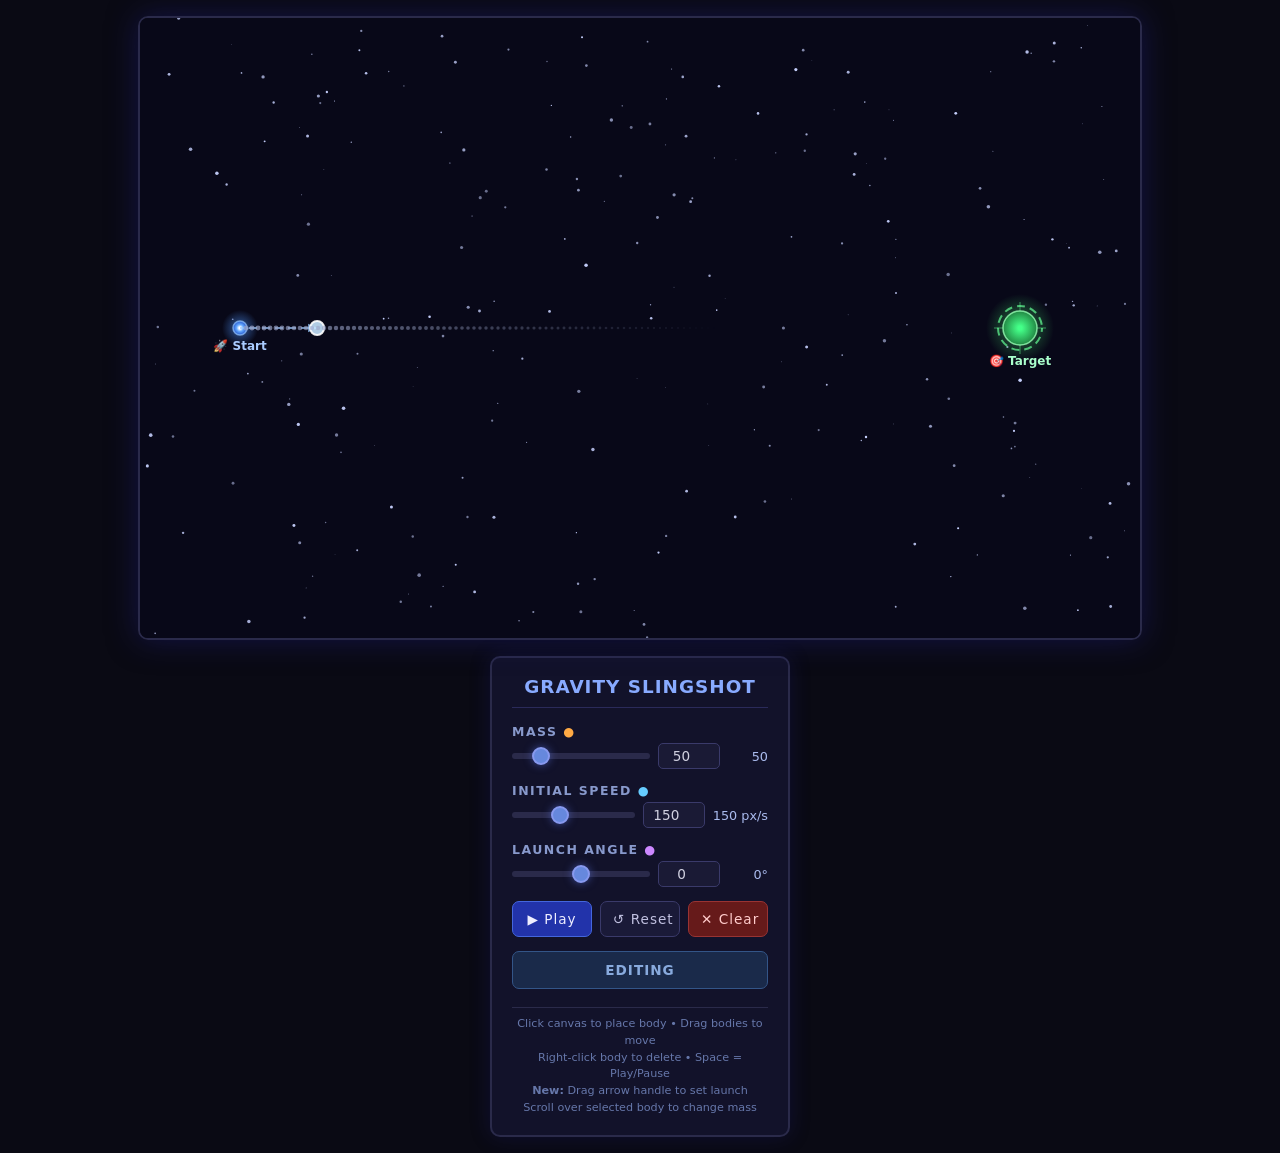
==== static/gravity-slingshot.html @ f2148676 "Added Something." ====
<!DOCTYPE html>
<html lang="en">
<head>
<meta charset="UTF-8">
<meta name="viewport" content="width=device-width, initial-scale=1.0">
<title>Gravity Slingshot – Celestial Mechanics Sandbox</title>
<style>
  *, *::before, *::after { box-sizing: border-box; margin: 0; padding: 0; }
  body {
    background: #0a0a14;
    color: #d0d0e0;
    font-family: 'Segoe UI', system-ui, sans-serif;
    display: flex; justify-content: center; align-items: center;
    min-height: 100vh; padding: 16px;
    user-select: none; -webkit-user-select: none;
  }
  .main-container {
    display: flex; flex-wrap: wrap; gap: 16px;
    max-width: 1360px; width: 100%;
    align-items: flex-start; justify-content: center;
  }
  .canvas-wrapper {
    position: relative; flex-shrink: 0;
    border: 2px solid #2a2a4a; border-radius: 10px;
    overflow: hidden; box-shadow: 0 0 30px rgba(30,30,120,0.5);
  }
  canvas { display: block; cursor: crosshair; }
  .panel {
    background: #12122a; border: 2px solid #2a2a4a; border-radius: 10px;
    padding: 18px 20px; min-width: 260px; max-width: 300px; flex: 1;
    display: flex; flex-direction: column; gap: 14px;
    box-shadow: 0 0 20px rgba(30,30,120,0.3);
  }
  .panel h2 {
    text-align: center; font-size: 1.15rem; letter-spacing: 1px;
    color: #88aaff; border-bottom: 1px solid #2a2a5a; padding-bottom: 10px;
    margin-bottom: 2px;
  }
  .control-group { display: flex; flex-direction: column; gap: 4px; }
  .control-group label {
    font-size: 0.78rem; text-transform: uppercase; letter-spacing: 1.5px;
    color: #8899cc; font-weight: 600;
  }
  .row { display: flex; gap: 8px; align-items: center; }
  .row input[type="range"] { flex: 1; min-width: 0; }
  .row input[type="number"] {
    width: 62px; background: #1a1a35; border: 1px solid #3a3a6a;
    color: #d0d0e0; border-radius: 5px; padding: 4px 6px;
    text-align: center; font-size: 0.85rem; font-family: inherit;
  }
  .row input[type="number"]:focus { outline: none; border-color: #6688dd; }
  input[type="range"] {
    -webkit-appearance: none; appearance: none; height: 6px;
    background: #2a2a4a; border-radius: 3px; outline: none; cursor: pointer;
  }
  input[type="range"]::-webkit-slider-thumb {
    -webkit-appearance: none; appearance: none; width: 18px; height: 18px;
    border-radius: 50%; background: #6688dd; border: 2px solid #8899ee;
    cursor: pointer; box-shadow: 0 0 8px rgba(100,130,255,0.5);
  }
  .value-display {
    font-size: 0.8rem; color: #aabbee; text-align: right; min-width: 40px;
  }
  .btn-row { display: flex; gap: 8px; flex-wrap: wrap; }
  .btn {
    flex: 1; min-width: 70px; padding: 9px 12px; border: 1px solid #3a3a6a;
    border-radius: 7px; background: #1a1a38; color: #c0c0e0;
    cursor: pointer; font-size: 0.85rem; font-family: inherit;
    letter-spacing: 1px; transition: all 0.15s;
    white-space: nowrap; text-align: center;
  }
  .btn:hover { background: #252550; border-color: #5566aa; }
  .btn:active { background: #303068; transform: scale(0.97); }
  .btn.primary { background: #2233aa; border-color: #4466dd; color: #eef; }
  .btn.primary:hover { background: #3344cc; }
  .btn.danger { background: #661a1a; border-color: #993333; color: #fcc; }
  .btn.danger:hover { background: #882222; }
  .status-badge {
    text-align: center; padding: 10px 14px; border-radius: 7px;
    font-weight: 600; letter-spacing: 1px; font-size: 0.85rem;
    transition: all 0.3s;
  }
  .status-editing { background: #1a2a4a; color: #88aadd; border: 1px solid #335588; }
  .status-playing { background: #1a3a1a; color: #66dd88; border: 1px solid #338844; }
  .status-paused  { background: #3a3a1a; color: #ddcc66; border: 1px solid #887733; }
  .status-success { background: #1a3a2a; color: #44ff88; border: 1px solid #33aa55; }
  .status-fail    { background: #3a1a1a; color: #ff6666; border: 1px solid #993333; }
  .instructions {
    font-size: 0.7rem; color: #6677aa; text-align: center; line-height: 1.5;
    border-top: 1px solid #2a2a4a; padding-top: 8px; margin-top: 4px;
  }
  @media (max-width: 1080px) {
    .main-container { flex-direction: column; align-items: center; }
    .panel { max-width: 100%; width: 100%; }
    canvas { width: 100% !important; height: auto !important; }
  }
</style>
</head>
<body>

<div class="main-container">
  <div class="canvas-wrapper">
    <canvas id="c" width="1000" height="620"></canvas>
  </div>

  <div class="panel" id="panel">
    <h2>GRAVITY SLINGSHOT</h2>

    <div class="control-group">
      <label>Mass <span style="color:#ffaa44;">&#9679;</span></label>
      <div class="row">
        <input type="range" id="massSlider" min="1" max="300" value="50" step="1">
        <input type="number" id="massInput" min="1" max="300" value="50">
        <span class="value-display" id="massDisplay">50</span>
      </div>
    </div>

    <div class="control-group">
      <label>Initial Speed <span style="color:#66ccff;">&#9679;</span></label>
      <div class="row">
        <input type="range" id="speedSlider" min="30" max="350" value="150" step="1">
        <input type="number" id="speedInput" min="30" max="350" value="150">
        <span class="value-display" id="speedDisplay">150 px/s</span>
      </div>
    </div>

    <div class="control-group">
      <label>Launch Angle <span style="color:#cc88ff;">&#9679;</span></label>
      <div class="row">
        <input type="range" id="angleSlider" min="-90" max="90" value="0" step="1">
        <input type="number" id="angleInput" min="-90" max="90" value="0">
        <span class="value-display" id="angleDisplay">0°</span>
      </div>
    </div>

    <div class="btn-row">
      <button class="btn primary" id="btnPlay">▶ Play</button>
      <button class="btn" id="btnReset">↺ Reset</button>
      <button class="btn danger" id="btnClear">✕ Clear</button>
    </div>

    <div class="status-badge status-editing" id="statusBadge">EDITING</div>
    <div class="instructions" id="instructions">
      Click canvas to place body &bull; Drag bodies to move<br>
      Right-click body to delete &bull; Space = Play/Pause<br>
      <strong>New:</strong> Drag arrow handle to set launch<br>
      Scroll over selected body to change mass
    </div>
  </div>
</div>

<script>
(function() {
  // ============ CONSTANTS ============
  const W = 1000, H = 620;
  const DPR = window.devicePixelRatio || 1;
  const START = { x: 100, y: 310 };
  const TARGET = { x: 880, y: 310 };
  const TARGET_RADIUS = 17;
  const G_CONST = 1800;
  const SOFTENING = 8;
  const SUBSTEPS = 8;
  const MAX_SIM_TIME = 35;
  const GRID_SPACE = 40;
  const MAX_FIELD_ARROW = 34;
  const MAX_VISUAL_ARROW = 180;
  const MIN_SPEED = 30, MAX_SPEED = 350;
  const MIN_MASS = 1, MAX_MASS = 300;
  const MIN_ANGLE = -90, MAX_ANGLE = 90;

  // ============ DOM REFS ============
  const canvas = document.getElementById('c');
  // HiDPI setup: actual canvas pixels = logical * DPR, CSS styled to logical size
  canvas.width = W * DPR;
  canvas.height = H * DPR;
  canvas.style.width = W + 'px';
  canvas.style.height = H + 'px';
  const ctx = canvas.getContext('2d');
  ctx.scale(DPR, DPR);
  const massSlider = document.getElementById('massSlider');
  const massInput = document.getElementById('massInput');
  const massDisplay = document.getElementById('massDisplay');
  const speedSlider = document.getElementById('speedSlider');
  const speedInput = document.getElementById('speedInput');
  const speedDisplay = document.getElementById('speedDisplay');
  const angleSlider = document.getElementById('angleSlider');
  const angleInput = document.getElementById('angleInput');
  const angleDisplay = document.getElementById('angleDisplay');
  const btnPlay = document.getElementById('btnPlay');
  const btnReset = document.getElementById('btnReset');
  const btnClear = document.getElementById('btnClear');
  const statusBadge = document.getElementById('statusBadge');

  // ============ STATE ============
  let mode = 'editing'; // editing | playing | paused | success | fail
  let bodies = [];
  let selectedIdx = -1;
  let mass = 50;
  let speed = 150;
  let angleDeg = 0; // degrees
  let asteroid = null; // {x, y, vx, vy, trail:[]}
  let simTime = 0;
  let fieldDirty = true;
  let simStartTime = 0;
  let predictionPath = [];
  let predictionDirty = true;

  // Drag state
  let drag = null;
  // { type: 'body'|'velocity', idx?: number,
  //   startX, startY, origBodyX, origBodyY, origSpeed, origAngle }

  // Offscreen canvas for gravitational field
  const fieldCanvas = document.createElement('canvas');
  fieldCanvas.width = W * DPR;
  fieldCanvas.height = H * DPR;
  const fieldCtx = fieldCanvas.getContext('2d');
  fieldCtx.scale(DPR, DPR);

  // Stars for background
  const stars = [];
  for (let i = 0; i < 250; i++) {
    stars.push({
      x: Math.random() * W, y: Math.random() * H,
      r: Math.random() * 1.5 + 0.3,
      b: Math.random() * 0.5 + 0.5
    });
  }

  // ============ UTILITY ============
  function dist2(a, b) { const dx = a.x - b.x, dy = a.y - b.y; return dx*dx + dy*dy; }
  function dist(a, b) { return Math.sqrt(dist2(a, b)); }
  function clamp(v, lo, hi) { return v < lo ? lo : v > hi ? hi : v; }
  function degToRad(d) { return d * Math.PI / 180; }
  function radToDeg(r) { return r * 180 / Math.PI; }

  function bodyRadius(m) { return 8 + Math.sqrt(m) * 2.2; }

  function getVelocityHandle() {
    const aRad = degToRad(angleDeg);
    const len = (speed / MAX_SPEED) * MAX_VISUAL_ARROW;
    return {
      x: START.x + Math.cos(aRad) * len,
      y: START.y - Math.sin(aRad) * len
    };
  }

  function canPlaceBody(x, y, m, excludeIdx) {
    const r = bodyRadius(m);
    // Check start proximity
    if (dist({x,y}, START) < r + 18) return false;
    // Check target proximity
    if (dist({x,y}, TARGET) < r + TARGET_RADIUS + 12) return false;
    // Check other bodies
    for (let i = 0; i < bodies.length; i++) {
      if (i === excludeIdx) continue;
      const b = bodies[i];
      if (dist({x,y}, b) < r + b.radius + 10) return false;
    }
    // Check canvas bounds
    if (x - r < 0 || x + r > W || y - r < 0 || y + r > H) return false;
    return true;
  }

  // ============ GRAVITATIONAL FIELD ============
  function computeFieldAt(px, py) {
    let ax = 0, ay = 0;
    for (const b of bodies) {
      const dx = b.x - px, dy = b.y - py;
      const d2 = dx*dx + dy*dy;
      const mag = G_CONST * b.mass / (d2 + SOFTENING*SOFTENING);
      const d = Math.sqrt(d2);
      if (d < 0.001) continue;
      ax += mag * dx / d;
      ay += mag * dy / d;
    }
    return { ax, ay, mag: Math.sqrt(ax*ax + ay*ay) };
  }

  function renderFieldCache() {
    fieldCtx.clearRect(0, 0, W, H);
    if (bodies.length === 0) { fieldDirty = false; return; }

    // Compute all grid accelerations
    const grid = [];
    let maxMag = 0;
    for (let x = GRID_SPACE / 2; x < W; x += GRID_SPACE) {
      for (let y = GRID_SPACE / 2; y < H; y += GRID_SPACE) {
        const f = computeFieldAt(x, y);
        grid.push({x, y, ...f});
        if (f.mag > maxMag) maxMag = f.mag;
      }
    }
    if (maxMag < 0.01) { fieldDirty = false; return; }

    // Absolute sqrt scaling: arrow length grows with mass without saturating.
    // len = min(sqrt(mag) * scale, cap). Larger masses → wider visible field.
    const ABS_SCALE = 3.5;
    const LEN_CAP = 38;
    for (const g of grid) {
      const absLen = Math.sqrt(g.mag) * ABS_SCALE;
      const len = Math.min(absLen, LEN_CAP);
      const alpha = clamp(Math.sqrt(g.mag) / 14, 0.08, 0.7);
      if (len < 1.0) continue;
      const nx = g.ax / g.mag, ny = g.ay / g.mag;
      const endX = g.x + nx * len, endY = g.y + ny * len;

      // Subtle grid dot at sample point
      fieldCtx.fillStyle = `rgba(150,160,190,${alpha * 0.55})`;
      fieldCtx.beginPath();
      fieldCtx.arc(g.x, g.y, 1.2, 0, Math.PI * 2);
      fieldCtx.fill();

      // Arrow shaft
      fieldCtx.strokeStyle = `rgba(170,185,215,${alpha})`;
      fieldCtx.lineWidth = Math.min(len / 7, 2.6);
      fieldCtx.beginPath();
      fieldCtx.moveTo(g.x, g.y);
      fieldCtx.lineTo(endX, endY);
      fieldCtx.stroke();

      // Arrowhead
      const headLen = clamp(len * 0.4, 3.5, 9);
      const ang = Math.atan2(ny, nx);
      fieldCtx.fillStyle = `rgba(170,185,215,${Math.min(alpha + 0.08, 0.75)})`;
      fieldCtx.beginPath();
      fieldCtx.moveTo(endX, endY);
      fieldCtx.lineTo(
        endX - headLen * Math.cos(ang - 0.55),
        endY - headLen * Math.sin(ang - 0.55)
      );
      fieldCtx.lineTo(
        endX - headLen * Math.cos(ang + 0.55),
        endY - headLen * Math.sin(ang + 0.55)
      );
      fieldCtx.closePath();
      fieldCtx.fill();
    }
    fieldDirty = false;
  }

  // ============ RENDER ============
  function drawStars() {
    for (const s of stars) {
      ctx.fillStyle = `rgba(200,210,255,${s.b})`;
      ctx.beginPath();
      ctx.arc(s.x, s.y, s.r, 0, Math.PI*2);
      ctx.fill();
    }
  }

  function drawBody(b, isSelected) {
    const { x, y, radius: r } = b;
    // Glow
    const glowGrad = ctx.createRadialGradient(x, y, r*0.5, x, y, r*1.7);
    glowGrad.addColorStop(0, 'rgba(255,180,60,0.35)');
    glowGrad.addColorStop(0.5, 'rgba(255,140,30,0.12)');
    glowGrad.addColorStop(1, 'rgba(255,100,20,0)');
    ctx.fillStyle = glowGrad;
    ctx.beginPath(); ctx.arc(x, y, r*1.7, 0, Math.PI*2); ctx.fill();

    // Body gradient
    const grad = ctx.createRadialGradient(x - r*0.25, y - r*0.3, r*0.1, x, y, r);
    grad.addColorStop(0, '#ffcc66');
    grad.addColorStop(0.45, '#ff9930');
    grad.addColorStop(0.8, '#cc5500');
    grad.addColorStop(1, '#883300');
    ctx.fillStyle = grad;
    ctx.beginPath(); ctx.arc(x, y, r, 0, Math.PI*2); ctx.fill();

    // Rim light
    ctx.strokeStyle = 'rgba(255,220,150,0.4)';
    ctx.lineWidth = 1.2;
    ctx.beginPath(); ctx.arc(x, y, r, 0, Math.PI*2); ctx.stroke();

    // Selection ring
    if (isSelected) {
      const t = Date.now() / 1000;
      const pulseAlpha = 0.55 + Math.sin(t * 3) * 0.3;
      ctx.strokeStyle = `rgba(255,255,200,${pulseAlpha})`;
      ctx.lineWidth = 2.8;
      ctx.setLineDash([6, 3]);
      ctx.lineDashOffset = t * 40;
      ctx.beginPath(); ctx.arc(x, y, r + 6, 0, Math.PI*2); ctx.stroke();
      ctx.setLineDash([]);
      ctx.lineWidth = 1;
    }
  }

  function drawTarget() {
    const { x, y } = TARGET;
    const t = Date.now() / 1000;

    // Outer glow
    const glowGrad = ctx.createRadialGradient(x, y, TARGET_RADIUS*0.6, x, y, TARGET_RADIUS*2);
    glowGrad.addColorStop(0, 'rgba(80,255,120,0.3)');
    glowGrad.addColorStop(1, 'rgba(80,255,120,0)');
    ctx.fillStyle = glowGrad;
    ctx.beginPath(); ctx.arc(x, y, TARGET_RADIUS*2, 0, Math.PI*2); ctx.fill();

    // Rotating dashed ring
    ctx.strokeStyle = 'rgba(100,255,150,0.7)';
    ctx.lineWidth = 2;
    ctx.setLineDash([8, 5]);
    ctx.lineDashOffset = t * 60;
    ctx.beginPath(); ctx.arc(x, y, TARGET_RADIUS + 5, 0, Math.PI*2); ctx.stroke();
    ctx.setLineDash([]);
    ctx.lineWidth = 1;

    // Crosshair
    const cl = TARGET_RADIUS + 9;
    ctx.strokeStyle = 'rgba(100,255,150,0.5)';
    ctx.lineWidth = 1;
    ctx.beginPath();
    ctx.moveTo(x - cl, y); ctx.lineTo(x + cl, y);
    ctx.moveTo(x, y - cl); ctx.lineTo(x, y + cl);
    ctx.stroke();

    // Inner circle
    const innerGrad = ctx.createRadialGradient(x, y, 2, x, y, TARGET_RADIUS);
    innerGrad.addColorStop(0, '#44ff88');
    innerGrad.addColorStop(1, '#228844');
    ctx.fillStyle = innerGrad;
    ctx.beginPath(); ctx.arc(x, y, TARGET_RADIUS, 0, Math.PI*2); ctx.fill();
    ctx.strokeStyle = 'rgba(150,255,180,0.8)';
    ctx.lineWidth = 1.5;
    ctx.beginPath(); ctx.arc(x, y, TARGET_RADIUS, 0, Math.PI*2); ctx.stroke();

    // Label
    ctx.fillStyle = '#aaffcc';
    ctx.font = 'bold 12px "Segoe UI", system-ui, sans-serif';
    ctx.textAlign = 'center';
    ctx.fillText('\u{1F3AF} Target', x, y + TARGET_RADIUS + 20);
  }

  function drawStart() {
    const { x, y } = START;

    // Blue glow
    const glowGrad = ctx.createRadialGradient(x, y, 3, x, y, 18);
    glowGrad.addColorStop(0, 'rgba(80,150,255,0.5)');
    glowGrad.addColorStop(1, 'rgba(80,150,255,0)');
    ctx.fillStyle = glowGrad;
    ctx.beginPath(); ctx.arc(x, y, 18, 0, Math.PI*2); ctx.fill();

    // Blue dot
    const dotGrad = ctx.createRadialGradient(x, y, 1, x, y, 7);
    dotGrad.addColorStop(0, '#ffffff');
    dotGrad.addColorStop(0.4, '#66aaff');
    dotGrad.addColorStop(1, '#2255cc');
    ctx.fillStyle = dotGrad;
    ctx.beginPath(); ctx.arc(x, y, 7, 0, Math.PI*2); ctx.fill();
    ctx.strokeStyle = 'rgba(150,200,255,0.7)';
    ctx.lineWidth = 1.5;
    ctx.beginPath(); ctx.arc(x, y, 7, 0, Math.PI*2); ctx.stroke();

    // Label
    ctx.fillStyle = '#aaccff';
    ctx.font = 'bold 12px "Segoe UI", system-ui, sans-serif';
    ctx.textAlign = 'center';
    ctx.fillText('\u{1F680} Start', x, y + 22);
  }

  function drawVelocityPreview() {
    if (mode !== 'editing') return;
    const { x: sx, y: sy } = START;
    const h = getVelocityHandle();

    // Dashed arrow line
    ctx.strokeStyle = 'rgba(150,200,255,0.7)';
    ctx.lineWidth = 2;
    ctx.setLineDash([8, 5]);
    ctx.beginPath();
    ctx.moveTo(sx, sy);
    ctx.lineTo(h.x, h.y);
    ctx.stroke();
    ctx.setLineDash([]);
    ctx.lineWidth = 1;

    // Arrowhead at handle
    const aRad = degToRad(angleDeg);
    const headLen = 10;
    ctx.fillStyle = 'rgba(150,200,255,0.8)';
    ctx.beginPath();
    ctx.moveTo(h.x, h.y);
    ctx.lineTo(
      h.x - headLen * Math.cos(aRad - 0.45),
      h.y + headLen * Math.sin(aRad - 0.45)
    );
    ctx.lineTo(
      h.x - headLen * Math.cos(aRad + 0.45),
      h.y + headLen * Math.sin(aRad + 0.45)
    );
    ctx.closePath();
    ctx.fill();

    // Handle circle
    const pulse = Math.sin(Date.now() / 1000 * 2) * 0.15 + 0.75;
    ctx.fillStyle = `rgba(200,230,255,${pulse})`;
    ctx.beginPath(); ctx.arc(h.x, h.y, 7, 0, Math.PI*2); ctx.fill();
    ctx.strokeStyle = 'rgba(255,255,255,0.9)';
    ctx.lineWidth = 2;
    ctx.beginPath(); ctx.arc(h.x, h.y, 7, 0, Math.PI*2); ctx.stroke();
    ctx.lineWidth = 1;
  }

  function drawAsteroid() {
    if (!asteroid) return;

    // Trail as grey gradient dots — only the most recent portion
    const trail = asteroid.trail;
    const maxDots = 180;
    const startIdx = Math.max(0, trail.length - maxDots);
    const stride = Math.max(1, Math.floor((trail.length - startIdx) / 120));

    for (let i = startIdx; i < trail.length; i += stride) {
      const t = (i - startIdx) / (trail.length - startIdx); // 0=tail, 1=head
      const alpha = Math.pow(t, 1.5) * 0.85;
      const r = 1.0 + t * 1.4;
      ctx.fillStyle = `rgba(185,190,210,${alpha})`;
      ctx.beginPath();
      ctx.arc(trail[i].x, trail[i].y, r, 0, Math.PI * 2);
      ctx.fill();
    }

    // Asteroid dot
    const agrad = ctx.createRadialGradient(asteroid.x, asteroid.y, 0, asteroid.x, asteroid.y, 4);
    agrad.addColorStop(0, '#ffffff');
    agrad.addColorStop(0.5, '#ddddee');
    agrad.addColorStop(1, 'rgba(180,180,200,0)');
    ctx.fillStyle = agrad;
    ctx.beginPath(); ctx.arc(asteroid.x, asteroid.y, 4, 0, Math.PI*2); ctx.fill();

    // Small bright core
    ctx.fillStyle = '#ffffff';
    ctx.beginPath(); ctx.arc(asteroid.x, asteroid.y, 1.5, 0, Math.PI*2); ctx.fill();
  }

  function drawPrediction() {
    if (predictionPath.length === 0) return;
    // Only show the first portion so the player can't see the destination.
    // Fades from clear (near spaceship) to invisible (well before the end).
    const visibleRatio = 0.62;
    const endIdx = Math.max(2, Math.floor(predictionPath.length * visibleRatio));
    const stride = Math.max(1, Math.floor(endIdx / 80));

    for (let i = 0; i < endIdx; i += stride) {
      const t = 1 - (i / endIdx); // 1=near ship, 0=cutoff point
      const alpha = t * 0.72;
      const r = 1.0 + t * 1.5;
      ctx.fillStyle = `rgba(155,165,200,${alpha})`;
      ctx.beginPath();
      ctx.arc(predictionPath[i].x, predictionPath[i].y, r, 0, Math.PI * 2);
      ctx.fill();
    }
  }

  function render() {
    ctx.clearRect(0, 0, W, H);

    // Space background
    ctx.fillStyle = '#080818';
    ctx.fillRect(0, 0, W, H);
    drawStars();

    // Gravitational field (cached)
    if (fieldDirty) renderFieldCache();
    // Explicit dest size needed: fieldCanvas has W*DPR physical pixels,
    // but main ctx is scaled by DPR, so image natural size would overflow.
    ctx.drawImage(fieldCanvas, 0, 0, W, H);

    // Target
    drawTarget();

    // Start point
    drawStart();

    // Celestial bodies
    for (let i = 0; i < bodies.length; i++) {
      drawBody(bodies[i], i === selectedIdx);
    }

    // Velocity preview arrow
    drawVelocityPreview();

    // Trajectory prediction (computed in editing, frozen during play)
    if (predictionDirty && mode === 'editing') computePrediction();
    drawPrediction();

    // Asteroid and trail
    drawAsteroid();
  }

  // ============ PHYSICS ============
  function computeAccel(px, py) {
    let ax = 0, ay = 0;
    for (const b of bodies) {
      const dx = b.x - px, dy = b.y - py;
      const d2 = dx*dx + dy*dy;
      const mag = G_CONST * b.mass / (d2 + SOFTENING*SOFTENING);
      const d = Math.sqrt(d2);
      if (d < 0.001) continue;
      ax += mag * dx / d;
      ay += mag * dy / d;
    }
    return { ax, ay };
  }

  function checkCollision(px, py) {
    // Target?
    if (dist({x:px,y:py}, TARGET) < TARGET_RADIUS) return 'success';
    // Bodies?
    for (const b of bodies) {
      if (dist({x:px,y:py}, b) < b.radius) return 'fail_body';
    }
    // Off screen?
    if (px < -20 || px > W + 20 || py < -20 || py > H + 20) return 'fail_bounds';
    return null;
  }

  function stepPhysics(dt) {
    if (!asteroid || mode !== 'playing') return null;
    const subDt = dt / SUBSTEPS;
    for (let s = 0; s < SUBSTEPS; s++) {
      const { ax, ay } = computeAccel(asteroid.x, asteroid.y);
      asteroid.vx += ax * subDt;
      asteroid.vy += ay * subDt;
      asteroid.x += asteroid.vx * subDt;
      asteroid.y += asteroid.vy * subDt;
    }
    asteroid.trail.push({ x: asteroid.x, y: asteroid.y });
    if (asteroid.trail.length > 300) asteroid.trail.shift();

    simTime += dt;
    if (simTime > MAX_SIM_TIME) return 'fail_timeout';
    return checkCollision(asteroid.x, asteroid.y);
  }

  function computePrediction() {
    predictionPath = [];
    if (bodies.length === 0) {
      // Straight-line prediction when no bodies
      const aRad = degToRad(angleDeg);
      const vx = Math.cos(aRad) * speed;
      const vy = -Math.sin(aRad) * speed;
      let px = START.x, py = START.y;
      const steps = 150;
      const dt = 0.04;
      for (let i = 0; i < steps; i++) {
        px += vx * dt;
        py += vy * dt;
        if (px < -20 || px > W + 20 || py < -20 || py > H + 20) break;
        if (dist({x:px, y:py}, TARGET) < TARGET_RADIUS) { predictionPath.push({x:px, y:py}); break; }
        predictionPath.push({x: px, y: py});
      }
    } else {
      const aRad = degToRad(angleDeg);
      let vx = Math.cos(aRad) * speed;
      let vy = -Math.sin(aRad) * speed;
      let px = START.x, py = START.y;
      const maxSteps = 240;
      const dt = 1 / 25;
      const subSteps = 4;
      const subDt = dt / subSteps;
      for (let i = 0; i < maxSteps; i++) {
        for (let s = 0; s < subSteps; s++) {
          const { ax, ay } = computeAccel(px, py);
          vx += ax * subDt;
          vy += ay * subDt;
          px += vx * subDt;
          py += vy * subDt;
        }
        if (px < -20 || px > W + 20 || py < -20 || py > H + 20) break;
        let hitBody = false;
        for (const b of bodies) {
          if (dist({x:px, y:py}, b) < b.radius) { hitBody = true; break; }
        }
        if (hitBody) break;
        predictionPath.push({x: px, y: py});
        if (dist({x:px, y:py}, TARGET) < TARGET_RADIUS) break;
      }
    }
    predictionDirty = false;
  }

  // ============ PANEL SYNC ============
  function syncMassToPanel() {
    massSlider.value = mass;
    massInput.value = mass;
    massDisplay.textContent = mass;
  }

  function syncSpeedToPanel() {
    speedSlider.value = speed;
    speedInput.value = speed;
    speedDisplay.textContent = speed + ' px/s';
  }

  function syncAngleToPanel() {
    angleSlider.value = angleDeg;
    angleInput.value = angleDeg;
    angleDisplay.textContent = angleDeg + '°';
  }

  function syncAllToPanel() {
    syncMassToPanel();
    syncSpeedToPanel();
    syncAngleToPanel();
  }

  function setMode(newMode) {
    mode = newMode;
    statusBadge.className = 'status-badge';
    switch (mode) {
      case 'editing': statusBadge.classList.add('status-editing'); statusBadge.textContent = 'EDITING'; break;
      case 'playing': statusBadge.classList.add('status-playing'); statusBadge.textContent = 'PLAYING'; break;
      case 'paused':  statusBadge.classList.add('status-paused');  statusBadge.textContent = 'PAUSED';  break;
      case 'success': statusBadge.classList.add('status-success'); statusBadge.textContent = 'SUCCESS \u{1F3AF}'; break;
      case 'fail':    statusBadge.classList.add('status-fail');    statusBadge.textContent = 'FAIL';     break;
    }
    btnPlay.textContent = (mode === 'playing') ? '⏸ Pause' : '▶ Play';
  }

  // ============ ACTIONS ============
  function launchAsteroid() {
    const aRad = degToRad(angleDeg);
    const vx = Math.cos(aRad) * speed;
    const vy = -Math.sin(aRad) * speed;
    asteroid = {
      x: START.x, y: START.y,
      vx: vx, vy: vy,
      trail: [{ x: START.x, y: START.y }]
    };
    simTime = 0;
    simStartTime = performance.now();
  }

  function doPlay() {
    if (mode === 'editing' || mode === 'success' || mode === 'fail') {
      computePrediction(); // freeze latest prediction at launch moment
      if (!asteroid || mode === 'success' || mode === 'fail') launchAsteroid();
      setMode('playing');
    } else if (mode === 'playing') {
      setMode('paused');
    } else if (mode === 'paused') {
      setMode('playing');
    }
  }

  function doReset() {
    asteroid = null;
    simTime = 0;
    setMode('editing');
  }

  function doClear() {
    bodies = [];
    selectedIdx = -1;
    asteroid = null;
    simTime = 0;
    fieldDirty = true; predictionDirty = true;
    setMode('editing');
    syncMassToPanel();
  }

  function deleteSelectedBody() {
    if (selectedIdx < 0 || selectedIdx >= bodies.length) return;
    bodies.splice(selectedIdx, 1);
    selectedIdx = -1;
    fieldDirty = true; predictionDirty = true;
    syncMassToPanel();
  }

  function updateSelectedMass(newMass) {
    if (selectedIdx < 0 || selectedIdx >= bodies.length) return;
    newMass = clamp(Math.round(newMass), MIN_MASS, MAX_MASS);
    bodies[selectedIdx].mass = newMass;
    bodies[selectedIdx].radius = bodyRadius(newMass);
    mass = newMass;
    fieldDirty = true; predictionDirty = true;
    syncMassToPanel();
  }

  // ============ EVENT HANDLERS ============
  function getCanvasPos(e) {
    const rect = canvas.getBoundingClientRect();
    const scaleX = W / rect.width;
    const scaleY = H / rect.height;
    return {
      x: (e.clientX - rect.left) * scaleX,
      y: (e.clientY - rect.top) * scaleY
    };
  }

  function findBodyAt(px, py) {
    for (let i = bodies.length - 1; i >= 0; i--) {
      if (dist({x:px,y:py}, bodies[i]) < bodies[i].radius + 4) return i;
    }
    return -1;
  }

  function isNearHandle(px, py) {
    const h = getVelocityHandle();
    return dist({x:px, y:py}, h) < 12;
  }

  function isNearStart(px, py) {
    return dist({x:px, y:py}, START) < 22;
  }

  function updateVelocityFromHandle(px, py) {
    let dx = px - START.x;
    let dy = py - START.y;
    // Clamp to right half-plane
    if (dx < 0) dx = 0;
    const d = Math.sqrt(dx*dx + dy*dy);
    const newSpeed = clamp((d / MAX_VISUAL_ARROW) * MAX_SPEED, MIN_SPEED, MAX_SPEED);
    let newAngle = radToDeg(Math.atan2(-dy, Math.max(dx, 0.001)));
    newAngle = clamp(newAngle, MIN_ANGLE, MAX_ANGLE);
    speed = Math.round(newSpeed);
    angleDeg = Math.round(newAngle);
    syncSpeedToPanel();
    syncAngleToPanel();
    predictionDirty = true;
  }

  // Mouse events
  canvas.addEventListener('mousedown', function(e) {
    if (e.button !== 0) return; // only left click
    const pos = getCanvasPos(e);

    // Check if clicking on velocity handle (editing mode)
    if (mode === 'editing' && isNearHandle(pos.x, pos.y)) {
      drag = { type: 'velocity', origSpeed: speed, origAngle: angleDeg };
      updateVelocityFromHandle(pos.x, pos.y);
      e.preventDefault();
      return;
    }

    // Check if clicking near start to initiate velocity drag (nice-to-have)
    if (mode === 'editing' && isNearStart(pos.x, pos.y)) {
      drag = { type: 'velocity', origSpeed: speed, origAngle: angleDeg };
      updateVelocityFromHandle(pos.x, pos.y);
      e.preventDefault();
      return;
    }

    // Check if clicking on a body
    const idx = findBodyAt(pos.x, pos.y);
    if (idx >= 0) {
      if (mode === 'editing') {
        selectedIdx = idx;
        mass = bodies[idx].mass;
        syncMassToPanel();
        drag = { type: 'body', idx: idx, origX: pos.x, origY: pos.y,
                 origBodyX: bodies[idx].x, origBodyY: bodies[idx].y };
      }
      e.preventDefault();
      return;
    }

    // Prepare to place a new body (editing mode, on empty space)
    if (mode === 'editing') {
      drag = { type: 'place', startX: pos.x, startY: pos.y };
      e.preventDefault();
    }
  });

  canvas.addEventListener('mousemove', function(e) {
    const pos = getCanvasPos(e);

    if (drag && drag.type === 'velocity') {
      updateVelocityFromHandle(pos.x, pos.y);
      return;
    }

    if (drag && drag.type === 'body') {
      const idx = drag.idx;
      const dx = pos.x - drag.origX;
      const dy = pos.y - drag.origY;
      let nx = drag.origBodyX + dx;
      let ny = drag.origBodyY + dy;
      // Clamp to canvas
      const r = bodies[idx].radius;
      nx = clamp(nx, r, W - r);
      ny = clamp(ny, r, H - r);
      // Check collisions with start/target/other bodies
      const m = bodies[idx].mass;
      let ok = true;
      if (dist({x:nx,y:ny}, START) < r + 18) ok = false;
      if (dist({x:nx,y:ny}, TARGET) < r + TARGET_RADIUS + 12) ok = false;
      for (let i = 0; i < bodies.length; i++) {
        if (i === idx) continue;
        if (dist({x:nx,y:ny}, bodies[i]) < r + bodies[i].radius + 10) { ok = false; break; }
      }
      if (ok) {
        bodies[idx].x = nx;
        bodies[idx].y = ny;
        fieldDirty = true; predictionDirty = true;
      }
      return;
    }

    // Cursor updates
    if (mode === 'editing') {
      if (isNearHandle(pos.x, pos.y) || (drag && drag.type === 'velocity')) {
        canvas.style.cursor = 'grab';
      } else if (findBodyAt(pos.x, pos.y) >= 0) {
        canvas.style.cursor = 'pointer';
      } else {
        canvas.style.cursor = 'crosshair';
      }
    } else {
      canvas.style.cursor = 'default';
    }
  });

  canvas.addEventListener('mouseup', function(e) {
    if (!drag) return;

    if (drag.type === 'place') {
      const pos = getCanvasPos(e);
      const dx = pos.x - drag.startX;
      const dy = pos.y - drag.startY;
      // Only place if mouse didn't move much (click, not drag)
      if (Math.abs(dx) < 5 && Math.abs(dy) < 5) {
        if (canPlaceBody(pos.x, pos.y, mass, -1)) {
          const newBody = {
            x: pos.x, y: pos.y,
            mass: mass,
            radius: bodyRadius(mass)
          };
          bodies.push(newBody);
          selectedIdx = bodies.length - 1;
          fieldDirty = true; predictionDirty = true;
          syncMassToPanel();
        } else {
          // Deselect if clicking empty but unplaceable space
          selectedIdx = -1;
          syncMassToPanel();
        }
      }
    }

    drag = null;
    canvas.style.cursor = 'crosshair';
  });

  canvas.addEventListener('mouseleave', function() {
    drag = null;
    canvas.style.cursor = 'crosshair';
  });

  // Right click to delete body
  canvas.addEventListener('contextmenu', function(e) {
    e.preventDefault();
    if (mode !== 'editing') return;
    const pos = getCanvasPos(e);
    const idx = findBodyAt(pos.x, pos.y);
    if (idx >= 0) {
      bodies.splice(idx, 1);
      if (selectedIdx === idx) {
        selectedIdx = -1;
        syncMassToPanel();
      } else if (selectedIdx > idx) {
        selectedIdx--;
      }
      fieldDirty = true; predictionDirty = true;
    }
  });

  // Scroll to adjust selected body mass
  canvas.addEventListener('wheel', function(e) {
    if (mode !== 'editing') return;
    if (selectedIdx < 0 || selectedIdx >= bodies.length) return;
    e.preventDefault();
    const delta = e.deltaY < 0 ? 5 : -5;
    updateSelectedMass(bodies[selectedIdx].mass + delta);
  }, { passive: false });

  // Touch events
  canvas.addEventListener('touchstart', function(e) {
    if (e.touches.length !== 1) return;
    const touch = e.touches[0];
    const pos = getCanvasPos(touch);

    if (mode !== 'editing') return;

    const idx = findBodyAt(pos.x, pos.y);
    if (idx >= 0) {
      selectedIdx = idx;
      mass = bodies[idx].mass;
      syncMassToPanel();
      drag = { type: 'body', idx: idx, origX: pos.x, origY: pos.y,
               origBodyX: bodies[idx].x, origBodyY: bodies[idx].y };
      e.preventDefault();
      return;
    }

    drag = { type: 'place', startX: pos.x, startY: pos.y };
    e.preventDefault();
  }, { passive: false });

  canvas.addEventListener('touchmove', function(e) {
    if (!drag || drag.type !== 'body') return;
    e.preventDefault();
    const pos = getCanvasPos(e.touches[0]);
    const idx = drag.idx;
    const dx = pos.x - drag.origX;
    const dy = pos.y - drag.origY;
    let nx = drag.origBodyX + dx;
    let ny = drag.origBodyY + dy;
    const r = bodies[idx].radius;
    nx = clamp(nx, r, W - r);
    ny = clamp(ny, r, H - r);
    let ok = true;
    if (dist({x:nx,y:ny}, START) < r + 18) ok = false;
    if (dist({x:nx,y:ny}, TARGET) < r + TARGET_RADIUS + 12) ok = false;
    for (let i = 0; i < bodies.length; i++) {
      if (i === idx) continue;
      if (dist({x:nx,y:ny}, bodies[i]) < r + bodies[i].radius + 10) { ok = false; break; }
    }
    if (ok) {
      bodies[idx].x = nx;
      bodies[idx].y = ny;
      fieldDirty = true; predictionDirty = true;
    }
  }, { passive: false });

  canvas.addEventListener('touchend', function(e) {
    if (!drag) return;
    if (drag.type === 'place') {
      const pos = getCanvasPos(e.changedTouches[0]);
      const dx = pos.x - drag.startX;
      const dy = pos.y - drag.startY;
      if (Math.abs(dx) < 8 && Math.abs(dy) < 8) {
        if (canPlaceBody(pos.x, pos.y, mass, -1)) {
          const newBody = {
            x: pos.x, y: pos.y,
            mass: mass,
            radius: bodyRadius(mass)
          };
          bodies.push(newBody);
          selectedIdx = bodies.length - 1;
          fieldDirty = true; predictionDirty = true;
          syncMassToPanel();
        }
      }
    }
    drag = null;
  });

  // Keyboard
  window.addEventListener('keydown', function(e) {
    // Don't handle if an input is focused
    if (document.activeElement && (document.activeElement.tagName === 'INPUT' || document.activeElement.tagName === 'TEXTAREA')) {
      return;
    }

    if (e.code === 'Space') {
      e.preventDefault();
      doPlay();
    } else if (e.code === 'KeyR') {
      e.preventDefault();
      doReset();
    } else if (e.code === 'Delete' || e.code === 'Backspace') {
      e.preventDefault();
      if (mode === 'editing' && selectedIdx >= 0) {
        deleteSelectedBody();
      }
    }
  });

  // Panel sliders & inputs
  massSlider.addEventListener('input', function() {
    mass = parseInt(this.value);
    syncMassToPanel();
    if (selectedIdx >= 0 && selectedIdx < bodies.length) {
      bodies[selectedIdx].mass = mass;
      bodies[selectedIdx].radius = bodyRadius(mass);
      fieldDirty = true; predictionDirty = true;
    }
  });

  massInput.addEventListener('input', function() {
    let v = parseInt(this.value);
    if (isNaN(v)) return;
    v = clamp(v, MIN_MASS, MAX_MASS);
    mass = v;
    massSlider.value = v;
    massDisplay.textContent = v;
    if (selectedIdx >= 0 && selectedIdx < bodies.length) {
      bodies[selectedIdx].mass = v;
      bodies[selectedIdx].radius = bodyRadius(v);
      fieldDirty = true; predictionDirty = true;
    }
  });

  speedSlider.addEventListener('input', function() {
    speed = parseInt(this.value);
    syncSpeedToPanel();
    predictionDirty = true;
  });

  speedInput.addEventListener('input', function() {
    let v = parseInt(this.value);
    if (isNaN(v)) return;
    v = clamp(v, MIN_SPEED, MAX_SPEED);
    speed = v;
    speedSlider.value = v;
    speedDisplay.textContent = v + ' px/s';
    predictionDirty = true;
  });

  angleSlider.addEventListener('input', function() {
    angleDeg = parseInt(this.value);
    syncAngleToPanel();
    predictionDirty = true;
  });

  angleInput.addEventListener('input', function() {
    let v = parseInt(this.value);
    if (isNaN(v)) return;
    v = clamp(v, MIN_ANGLE, MAX_ANGLE);
    angleDeg = v;
    angleSlider.value = v;
    angleDisplay.textContent = v + '°';
    predictionDirty = true;
  });

  // Buttons
  btnPlay.addEventListener('click', doPlay);
  btnReset.addEventListener('click', doReset);
  btnClear.addEventListener('click', doClear);

  // ============ ANIMATION LOOP ============
  let lastTime = performance.now();

  function loop(timestamp) {
    let dt = (timestamp - lastTime) / 1000;
    if (dt <= 0) dt = 0.016;
    if (dt > 0.1) dt = 0.1; // cap to avoid spiral of death
    lastTime = timestamp;

    const result = stepPhysics(dt);
    if (result) {
      if (result === 'success') {
        setMode('success');
      } else {
        setMode('fail');
        if (result === 'fail_body') statusBadge.textContent = 'FAIL – Hit Body';
        else if (result === 'fail_bounds') statusBadge.textContent = 'FAIL – Out of Bounds';
        else if (result === 'fail_timeout') statusBadge.textContent = 'FAIL – Timeout';
      }
    }

    render();
    requestAnimationFrame(loop);
  }

  // ============ INIT ============
  syncAllToPanel();
  setMode('editing');
  renderFieldCache();
  requestAnimationFrame(loop);
})();
</script>

</body>
</html>
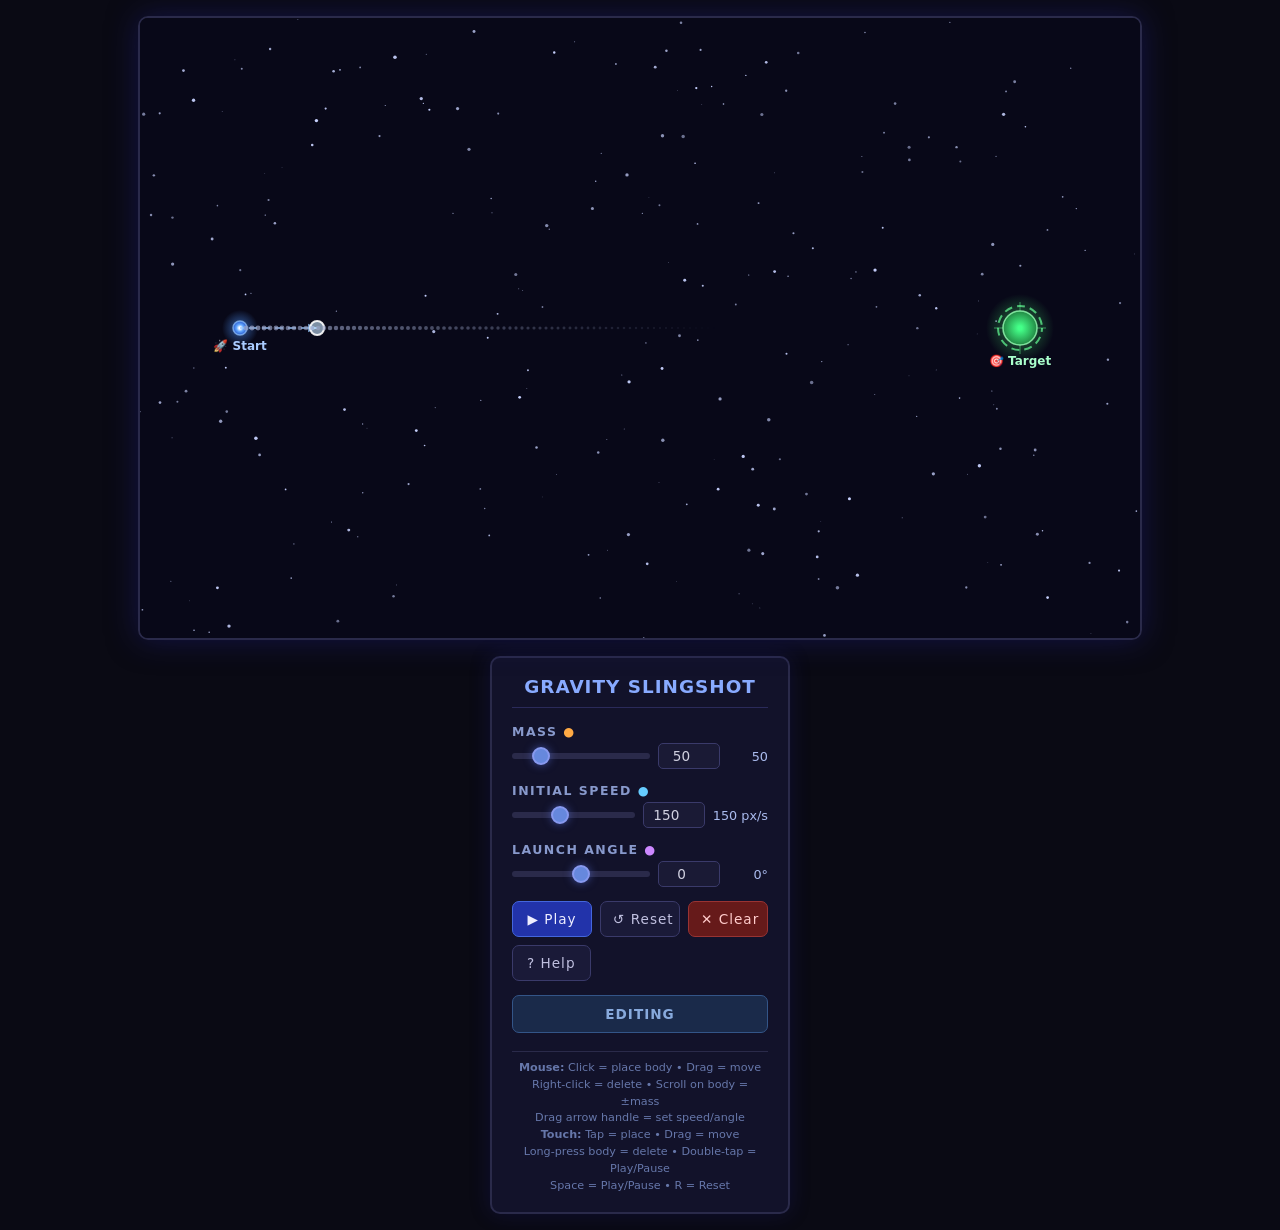
==== commit f04600c0: "Added Something" ====
--- a/static/gravity-slingshot.html
+++ b/static/gravity-slingshot.html
@@ -89,6 +89,39 @@
     font-size: 0.7rem; color: #6677aa; text-align: center; line-height: 1.5;
     border-top: 1px solid #2a2a4a; padding-top: 8px; margin-top: 4px;
   }
+  .btn.help { min-width: 0; flex: 0 0 auto; padding: 9px 14px; }
+
+  /* Modal */
+  .modal-backdrop {
+    position: fixed; inset: 0; background: rgba(0,0,0,0.7);
+    display: flex; justify-content: center; align-items: center;
+    z-index: 100; opacity: 0; pointer-events: none; transition: opacity 0.25s;
+  }
+  .modal-backdrop.open { opacity: 1; pointer-events: auto; }
+  .modal {
+    background: #14142e; border: 2px solid #3a3a6a; border-radius: 12px;
+    padding: 24px 28px; max-width: 440px; width: 90%;
+    box-shadow: 0 0 40px rgba(60,60,180,0.4); color: #d0d0e0;
+    max-height: 85vh; overflow-y: auto;
+  }
+  .modal h3 { color: #88aaff; margin-bottom: 14px; font-size: 1.1rem; letter-spacing: 1px; }
+  .modal h4 {
+    color: #aabbee; margin: 14px 0 6px; font-size: 0.9rem;
+    border-bottom: 1px solid #2a2a4a; padding-bottom: 4px;
+  }
+  .modal kbd {
+    display: inline-block; background: #1a1a38; border: 1px solid #3a3a6a;
+    border-radius: 4px; padding: 1px 7px; font-size: 0.78rem;
+    font-family: inherit; color: #ccd; margin: 0 2px;
+  }
+  .modal p, .modal li { font-size: 0.82rem; line-height: 1.7; color: #bcc; }
+  .modal ul { padding-left: 16px; margin: 4px 0; }
+  .modal .close-btn {
+    display: block; margin: 18px auto 0; padding: 8px 28px;
+    background: #2233aa; border: 1px solid #4466dd;
+    color: #eef; border-radius: 6px; cursor: pointer; font-size: 0.85rem;
+  }
+  .modal .close-btn:hover { background: #3344cc; }
   @media (max-width: 1080px) {
     .main-container { flex-direction: column; align-items: center; }
     .panel { max-width: 100%; width: 100%; }
@@ -137,15 +170,63 @@
       <button class="btn primary" id="btnPlay">▶ Play</button>
       <button class="btn" id="btnReset">↺ Reset</button>
       <button class="btn danger" id="btnClear">✕ Clear</button>
+      <button class="btn help" id="btnHelp">? Help</button>
     </div>
 
     <div class="status-badge status-editing" id="statusBadge">EDITING</div>
     <div class="instructions" id="instructions">
-      Click canvas to place body &bull; Drag bodies to move<br>
-      Right-click body to delete &bull; Space = Play/Pause<br>
-      <strong>New:</strong> Drag arrow handle to set launch<br>
-      Scroll over selected body to change mass
+      <strong>Mouse:</strong> Click = place body &bull; Drag = move<br>
+      Right-click = delete &bull; Scroll on body = &plusmn;mass<br>
+      Drag arrow handle = set speed/angle<br>
+      <strong>Touch:</strong> Tap = place &bull; Drag = move<br>
+      Long-press body = delete &bull; Double-tap = Play/Pause<br>
+      Space = Play/Pause &bull; R = Reset
     </div>
+  </div>
+</div>
+
+<!-- Help Modal -->
+<div class="modal-backdrop" id="modalBackdrop">
+  <div class="modal">
+    <h3>How to Play — Gravity Slingshot</h3>
+
+    <h4>🖱️ Mouse Controls</h4>
+    <ul>
+      <li><kbd>Click</kbd> empty space to place a celestial body.</li>
+      <li><kbd>Click</kbd> a body to select it (highlight ring appears).</li>
+      <li><kbd>Drag</kbd> a body to reposition it.</li>
+      <li><kbd>Right-click</kbd> a body to delete it.</li>
+      <li><kbd>Scroll</kbd> over a selected body to adjust its mass &plusmn;5.</li>
+      <li><kbd>Drag</kbd> the arrow handle near the launch point to set speed and angle interactively.</li>
+      <li>Use the panel sliders to fine-tune mass, speed, and angle.</li>
+    </ul>
+
+    <h4>📱 Touch Controls</h4>
+    <ul>
+      <li><kbd>Tap</kbd> empty space to place a celestial body.</li>
+      <li><kbd>Tap</kbd> a body to select it.</li>
+      <li><kbd>Drag</kbd> a body to reposition it.</li>
+      <li><kbd>Long-press</kbd> a body (~0.6s) to delete it.</li>
+      <li><kbd>Drag</kbd> the arrow handle or near the launch point to set speed and angle.</li>
+      <li><kbd>Double-tap</kbd> empty canvas to Play / Pause.</li>
+    </ul>
+
+    <h4>⌨️ Keyboard</h4>
+    <ul>
+      <li><kbd>Space</kbd> — Play / Pause / Resume</li>
+      <li><kbd>R</kbd> — Reset (return to editing mode)</li>
+      <li><kbd>Delete</kbd> or <kbd>Backspace</kbd> — Delete selected body</li>
+    </ul>
+
+    <h4>🎯 Objective</h4>
+    <p>
+      Place massive bodies to bend the asteroid's path with gravity, then launch it
+      from the blue <strong>🚀 Start</strong> marker and hit the green
+      <strong>🎯 Target</strong> on the right. The semi-transparent grey arrows show
+      the combined gravitational field.
+    </p>
+
+    <button class="close-btn" id="btnCloseModal">Close</button>
   </div>
 </div>
 
@@ -209,6 +290,11 @@
   let drag = null;
   // { type: 'body'|'velocity', idx?: number,
   //   startX, startY, origBodyX, origBodyY, origSpeed, origAngle }
+
+  // Mobile: long-press & double-tap
+  let longPressTimer = null;
+  let lastTapTime = 0;
+  let lastTapPos = { x: 0, y: 0 };
 
   // Offscreen canvas for gravitational field
   const fieldCanvas = document.createElement('canvas');
@@ -980,55 +1066,112 @@
 
   // Touch events
   canvas.addEventListener('touchstart', function(e) {
-    if (e.touches.length !== 1) return;
+    if (e.touches.length !== 1) { clearLongPress(); return; }
     const touch = e.touches[0];
     const pos = getCanvasPos(touch);
 
+    // Double-tap on empty space → play/pause (any mode)
+    const now = Date.now();
+    const tapDist = dist(pos, lastTapPos);
+    if (now - lastTapTime < 400 && tapDist < 20) {
+      lastTapTime = 0;
+      if (mode === 'editing' && findBodyAt(pos.x, pos.y) < 0 && !isNearHandle(pos.x, pos.y)) {
+        doPlay();
+        e.preventDefault();
+        return;
+      }
+      if (mode !== 'editing') {
+        doPlay();
+        e.preventDefault();
+        return;
+      }
+    }
+    lastTapTime = now;
+    lastTapPos = { x: pos.x, y: pos.y };
+
     if (mode !== 'editing') return;
 
+    // Velocity handle touch
+    if (isNearHandle(pos.x, pos.y) || isNearStart(pos.x, pos.y)) {
+      drag = { type: 'velocity', origSpeed: speed, origAngle: angleDeg };
+      updateVelocityFromHandle(pos.x, pos.y);
+      e.preventDefault();
+      return;
+    }
+
+    // Body touch → select + start long-press timer for delete
     const idx = findBodyAt(pos.x, pos.y);
     if (idx >= 0) {
       selectedIdx = idx;
       mass = bodies[idx].mass;
       syncMassToPanel();
       drag = { type: 'body', idx: idx, origX: pos.x, origY: pos.y,
-               origBodyX: bodies[idx].x, origBodyY: bodies[idx].y };
+               origBodyX: bodies[idx].x, origBodyY: bodies[idx].y, moved: false };
+      clearLongPress();
+      longPressTimer = setTimeout(function() {
+        if (drag && drag.type === 'body' && !drag.moved) {
+          bodies.splice(drag.idx, 1);
+          if (selectedIdx === drag.idx) { selectedIdx = -1; syncMassToPanel(); }
+          else if (selectedIdx > drag.idx) selectedIdx--;
+          fieldDirty = true; predictionDirty = true;
+          drag = null;
+          if (navigator.vibrate) navigator.vibrate(30);
+        }
+        longPressTimer = null;
+      }, 600);
       e.preventDefault();
       return;
     }
 
+    // Empty space → prepare to place
     drag = { type: 'place', startX: pos.x, startY: pos.y };
     e.preventDefault();
   }, { passive: false });
 
   canvas.addEventListener('touchmove', function(e) {
-    if (!drag || drag.type !== 'body') return;
+    if (!drag) return;
     e.preventDefault();
-    const pos = getCanvasPos(e.touches[0]);
-    const idx = drag.idx;
-    const dx = pos.x - drag.origX;
-    const dy = pos.y - drag.origY;
-    let nx = drag.origBodyX + dx;
-    let ny = drag.origBodyY + dy;
-    const r = bodies[idx].radius;
-    nx = clamp(nx, r, W - r);
-    ny = clamp(ny, r, H - r);
-    let ok = true;
-    if (dist({x:nx,y:ny}, START) < r + 18) ok = false;
-    if (dist({x:nx,y:ny}, TARGET) < r + TARGET_RADIUS + 12) ok = false;
-    for (let i = 0; i < bodies.length; i++) {
-      if (i === idx) continue;
-      if (dist({x:nx,y:ny}, bodies[i]) < r + bodies[i].radius + 10) { ok = false; break; }
-    }
-    if (ok) {
-      bodies[idx].x = nx;
-      bodies[idx].y = ny;
-      fieldDirty = true; predictionDirty = true;
+
+    // Cancel long-press if finger moves significantly
+    if (drag.type === 'body') {
+      const pos = getCanvasPos(e.touches[0]);
+      const moved = dist(pos, {x: drag.origX, y: drag.origY}) > 8;
+      if (moved) { drag.moved = true; clearLongPress(); }
+
+      const idx = drag.idx;
+      const dx = pos.x - drag.origX;
+      const dy = pos.y - drag.origY;
+      let nx = drag.origBodyX + dx;
+      let ny = drag.origBodyY + dy;
+      const r = bodies[idx].radius;
+      nx = clamp(nx, r, W - r);
+      ny = clamp(ny, r, H - r);
+      let ok = true;
+      if (dist({x:nx,y:ny}, START) < r + 18) ok = false;
+      if (dist({x:nx,y:ny}, TARGET) < r + TARGET_RADIUS + 12) ok = false;
+      for (let i = 0; i < bodies.length; i++) {
+        if (i === idx) continue;
+        if (dist({x:nx,y:ny}, bodies[i]) < r + bodies[i].radius + 10) { ok = false; break; }
+      }
+      if (ok) {
+        bodies[idx].x = nx;
+        bodies[idx].y = ny;
+        fieldDirty = true; predictionDirty = true;
+      }
+      return;
+    }
+
+    if (drag.type === 'velocity') {
+      const pos = getCanvasPos(e.touches[0]);
+      updateVelocityFromHandle(pos.x, pos.y);
+      return;
     }
   }, { passive: false });
 
   canvas.addEventListener('touchend', function(e) {
+    clearLongPress();
     if (!drag) return;
+
     if (drag.type === 'place') {
       const pos = getCanvasPos(e.changedTouches[0]);
       const dx = pos.x - drag.startX;
@@ -1044,11 +1187,19 @@
           selectedIdx = bodies.length - 1;
           fieldDirty = true; predictionDirty = true;
           syncMassToPanel();
+        } else {
+          selectedIdx = -1;
+          syncMassToPanel();
         }
       }
     }
+
     drag = null;
   });
+
+  function clearLongPress() {
+    if (longPressTimer) { clearTimeout(longPressTimer); longPressTimer = null; }
+  }
 
   // Keyboard
   window.addEventListener('keydown', function(e) {
@@ -1133,6 +1284,21 @@
   btnReset.addEventListener('click', doReset);
   btnClear.addEventListener('click', doClear);
 
+  // Help modal
+  const modalBackdrop = document.getElementById('modalBackdrop');
+  const btnHelp = document.getElementById('btnHelp');
+  const btnCloseModal = document.getElementById('btnCloseModal');
+
+  btnHelp.addEventListener('click', function() {
+    modalBackdrop.classList.add('open');
+  });
+  btnCloseModal.addEventListener('click', function() {
+    modalBackdrop.classList.remove('open');
+  });
+  modalBackdrop.addEventListener('click', function(e) {
+    if (e.target === modalBackdrop) modalBackdrop.classList.remove('open');
+  });
+
   // ============ ANIMATION LOOP ============
   let lastTime = performance.now();
 
